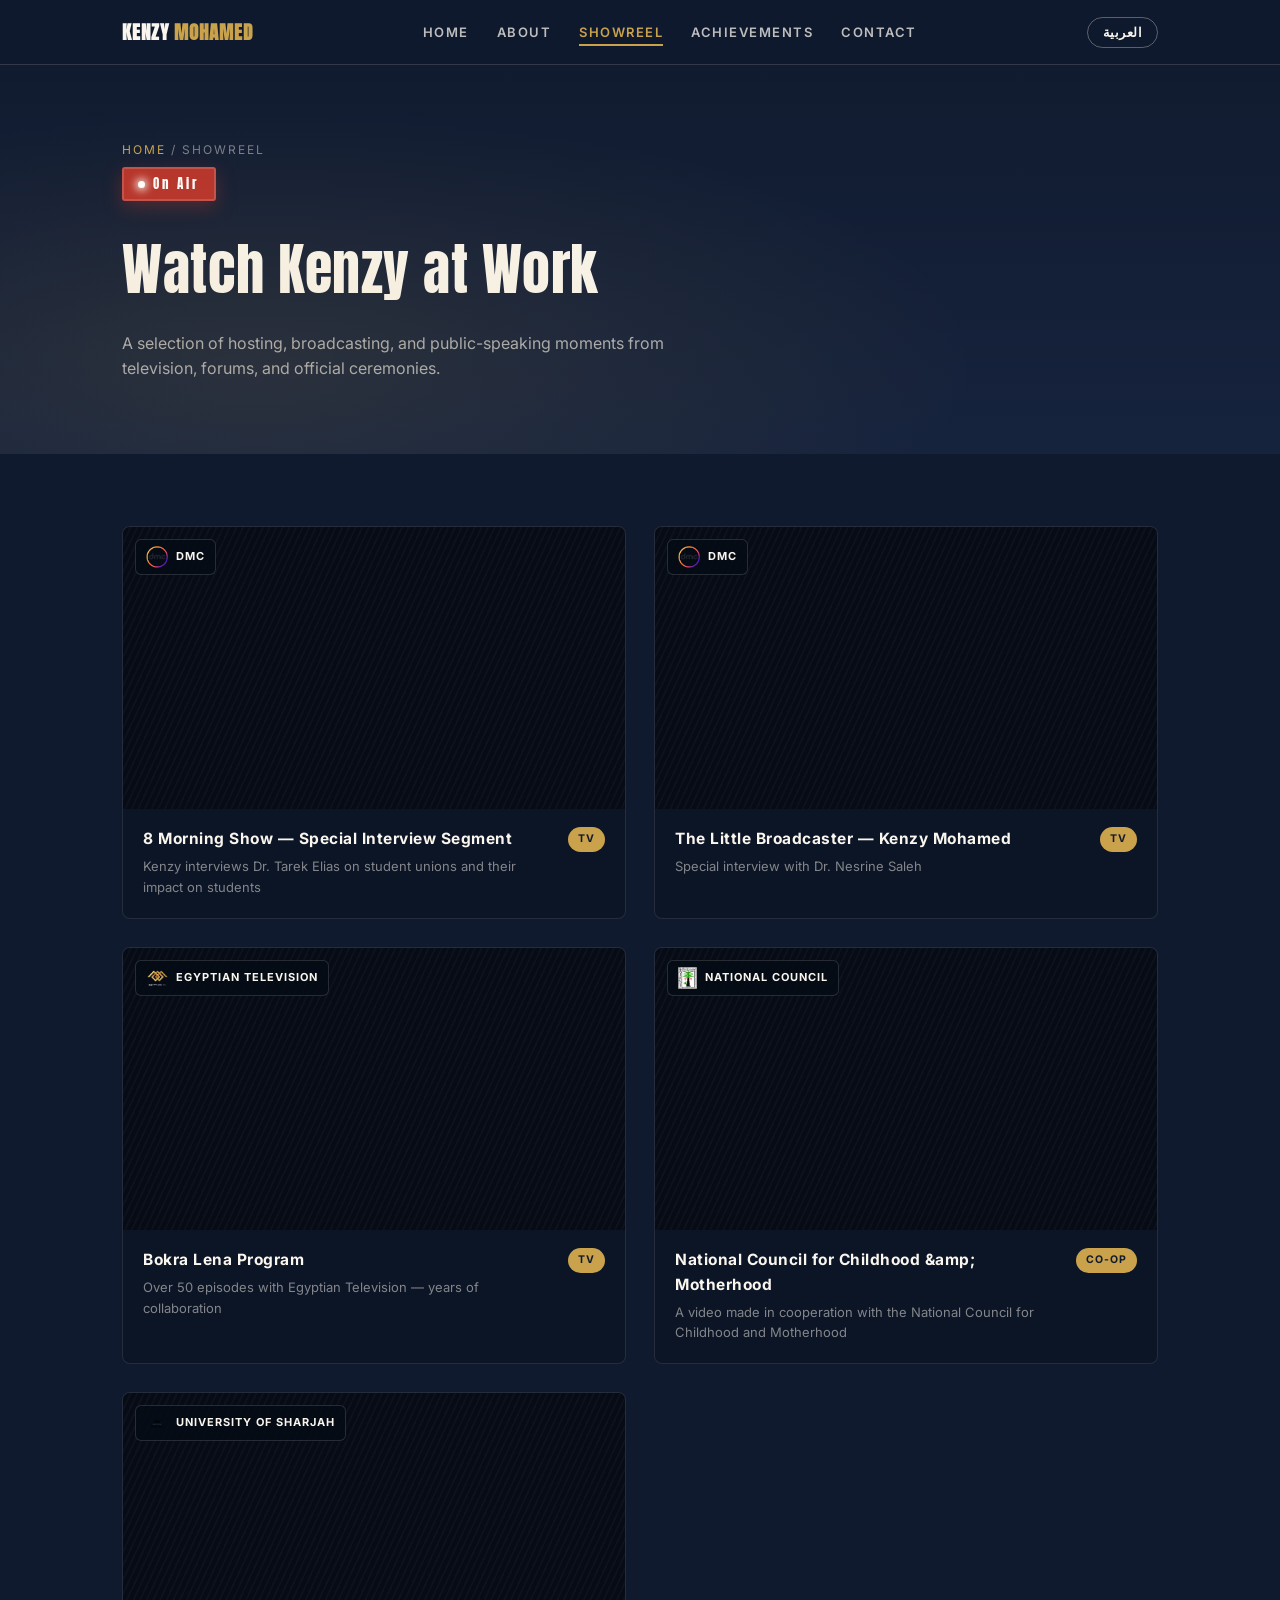
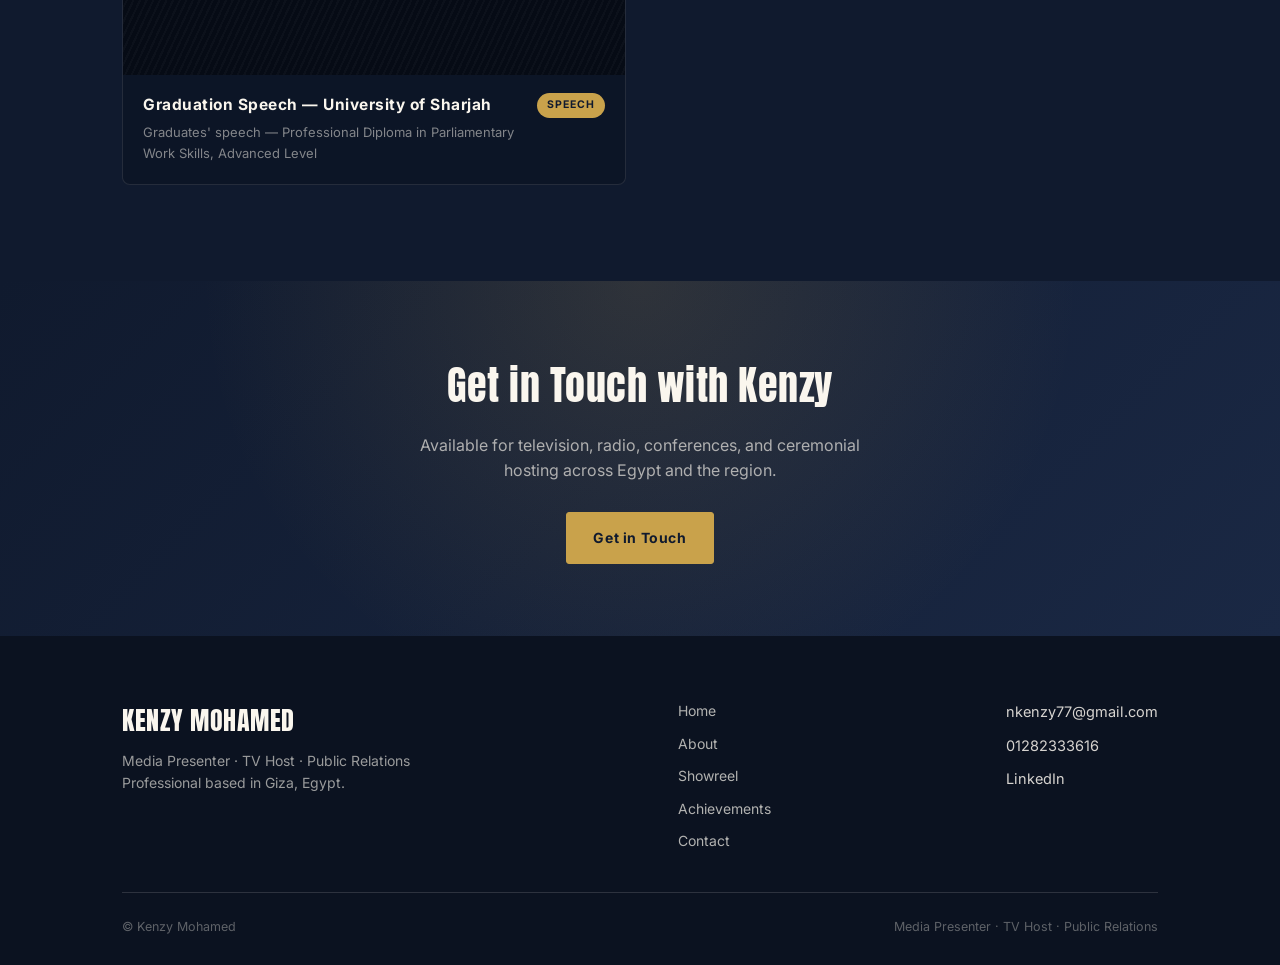
==== showreel.html @ 552346b2 "Add files via upload" ====
﻿<!DOCTYPE html>
<html lang="en">
<head>
<meta charset="UTF-8">
<meta name="viewport" content="width=device-width, initial-scale=1.0">
<title data-i18n="showreel.metaTitle">Showreel — Kenzy Mohamed</title>
<meta name="description" content="Watch Kenzy Mohamed in action — TV hosting, forum sessions, and ceremonial coverage." data-i18n-content="showreel.metaDesc">
<link rel="preconnect" href="https://fonts.googleapis.com">
<link href="https://fonts.googleapis.com/css2?family=Alexandria:wght@400;500;600;700;800;900&family=Anton&family=Inter:wght@400;500;600;700;800&family=Zilla+Slab:ital@0;1&family=Cairo:wght@400;600;700;800&family=Tajawal:wght@400;500;700;900&display=swap" rel="stylesheet">
<link rel="stylesheet" href="css/style.css">
</head>
<body data-page="showreel">

<div class="preloader" aria-hidden="true">
  <div class="preloader-logo" data-i18n-html="common.logo">KENZY <span>MOHAMED</span></div>
  <div class="preloader-bar"><span></span></div>
</div>

<nav class="nav">
  <div class="wrap">
    <a href="index.html" class="nav-logo" data-i18n-html="common.logo">KENZY <span>MOHAMED</span></a>
    <div class="nav-links" id="navLinks">
      <a href="index.html" data-i18n="nav.home">Home</a>
      <a href="about.html" data-i18n="nav.about">About</a>
      <a href="showreel.html" data-i18n="nav.showreel">Showreel</a>
      <a href="achievements.html" data-i18n="nav.achievements">Achievements</a>
      <a href="contact.html" data-i18n="nav.contact">Contact</a>
    </div>
    <div class="nav-controls">
      <button class="lang-toggle" id="langToggle" type="button" aria-label="Switch language">العربية</button>
      <button class="nav-toggle" id="navToggle" aria-label="Toggle menu">☰</button>
    </div>
  </div>
</nav>

<header class="page-hero">
  <div class="wrap">
    <div class="breadcrumb reveal reveal-up"><a href="index.html" data-i18n="nav.home">Home</a> / <span data-i18n="showreel.breadcrumb">Showreel</span></div>
    <span class="onair reveal reveal-up" data-delay="50" style="margin-bottom:12px;" data-i18n="common.onair">On Air</span>
    <h1 class="reveal reveal-up" data-delay="100" data-i18n="showreel.heroH1">Watch Kenzy in Action</h1>
    <p class="reveal reveal-up" data-delay="180" data-i18n="showreel.heroP">A selection of hosting, broadcasting, and public-speaking moments from television, forums, and official ceremonies.</p>
  </div>
</header>

<section class="dark" style="padding-top:72px;">
  <div class="wrap">
    <div class="video-grid">

      <div class="video-card reveal reveal-up" data-delay="0">
        <div class="video-frame">
          <div class="video-channel">
            <img src="assets/logos/dmc.png" alt="DMC" onerror="this.style.display='none'">
            <span>DMC</span>
          </div>
          <iframe src="https://www.youtube.com/embed/a9ezrN0AweE?start=3131&amp;end=4227" title="8 Morning Show — Kenzy Hosts a Special Interview" loading="lazy" allowfullscreen></iframe>
        </div>
        <div class="video-meta">
          <div><h3 data-i18n="video.v1t">8 Morning Show — Special Interview Segment</h3><p data-i18n="video.v1d">Kenzy interviews Dr. Tarek Elias on student unions and their impact on students</p></div>
          <span class="video-tag" data-i18n="video.v1g">TV</span>
        </div>
      </div>

      <div class="video-card reveal reveal-up" data-delay="200">
        <div class="video-frame">
          <div class="video-channel">
            <img src="assets/logos/dmc.png" alt="DMC" onerror="this.style.display='none'">
            <span>DMC</span>
          </div>
          <iframe src="https://www.youtube.com/embed/eiO5q1cohUQ" title="The Little Broadcaster — Kenzy Mohamed" loading="lazy" allowfullscreen></iframe>
        </div>
        <div class="video-meta">
          <div><h3 data-i18n="video.v2t">The Little Broadcaster — Kenzy Mohamed</h3><p data-i18n="video.v2d">Special interview with Dr. Nesrine Saleh — DMC</p></div>
          <span class="video-tag" data-i18n="video.v2g">TV</span>
        </div>
      </div>

      <div class="video-card reveal reveal-up" data-delay="300">
        <div class="video-frame">
          <div class="video-channel">
            <img src="assets/logos/التلفيزيون المصري.webp" alt="Egyptian Television" onerror="this.style.display='none'">
            <span data-i18n="video.v4ch">Egyptian Television</span>
          </div>
          <iframe src="https://www.youtube.com/embed/0RQ9aA21-9s" title="Bokra Lena Program" loading="lazy" allowfullscreen></iframe>
        </div>
        <div class="video-meta">
          <div><h3 data-i18n="video.v4t">Bokra Lena Program</h3><p data-i18n="video.v4d">Over 50 episodes with Egyptian Television — years of collaboration</p></div>
          <span class="video-tag" data-i18n="video.v4g">TV</span>
        </div>
      </div>

      <div class="video-card reveal reveal-up" data-delay="0">
        <div class="video-frame">
          <div class="video-channel">
            <img src="assets/logos/المجلس القومي للمراة.png" alt="National Council for Childhood &amp; Motherhood" onerror="this.style.display='none'">
            <span data-i18n="video.v5ch">National Council</span>
          </div>
          <iframe src="https://www.youtube.com/embed/KfqIBdkQGtI" title="National Council for Childhood and Motherhood" loading="lazy" allowfullscreen></iframe>
        </div>
        <div class="video-meta">
          <div><h3 data-i18n="video.v5t">National Council for Childhood &amp; Motherhood</h3><p data-i18n="video.v5d">A video made in cooperation with the National Council</p></div>
          <span class="video-tag" data-i18n="video.v5g">Co-op</span>
        </div>
      </div>

      <div class="video-card reveal reveal-up" data-delay="100">
        <div class="video-frame">
          <div class="video-channel">
            <img src="assets/logos/جامعة الشارقة.webp" alt="University of Sharjah" onerror="this.style.display='none'">
            <span data-i18n="video.v6ch">University of Sharjah</span>
          </div>
          <iframe src="https://www.youtube.com/embed/OLZQ6YrqJqE" title="Graduation Speech — University of Sharjah" loading="lazy" allowfullscreen></iframe>
        </div>
        <div class="video-meta">
          <div><h3 data-i18n="video.v6t">Graduation Speech — University of Sharjah</h3><p data-i18n="video.v6d">Graduates' speech, Professional Diploma in Parliamentary Work Skills — Advanced Level</p></div>
          <span class="video-tag" data-i18n="video.v6g">Speech</span>
        </div>
      </div>

    </div>
  </div>
</section>

<section class="cta-band">
  <div class="wrap reveal reveal-scale">
    <h2 data-i18n="showreel.ctaHeading">Interested in booking Kenzy?</h2>
    <p data-i18n="showreel.ctaDesc">Available for television, radio, conferences, and ceremonial hosting across Egypt and the region.</p>
    <a href="contact.html" class="btn btn-solid" data-i18n="showreel.ctaButton">Get in Touch</a>
  </div>
</section>

<footer class="footer">
  <div class="wrap">
    <div class="footer-top">
      <div class="footer-brand">
        <h2 data-i18n="common.logoPlain">KENZY MOHAMED</h2>
        <p data-i18n="footer.tagline">Media Presenter · TV Host · Public Relations Professional based in Giza, Egypt.</p>
      </div>
      <div class="footer-links">
        <a href="index.html" data-i18n="nav.home">Home</a>
        <a href="about.html" data-i18n="nav.about">About</a>
        <a href="showreel.html" data-i18n="nav.showreel">Showreel</a>
        <a href="achievements.html" data-i18n="nav.achievements">Achievements</a>
        <a href="contact.html" data-i18n="nav.contact">Contact</a>
      </div>
      <div class="footer-contact">
        <a href="mailto:nkenzy77@gmail.com">nkenzy77@gmail.com</a>
        <a href="tel:+201282333616">01282333616</a>
        <a href="https://linkedin.com/in/kenzy-mohamed-aa17b4229" target="_blank" rel="noopener">LinkedIn</a>
      </div>
    </div>
    <div class="footer-bottom">
      <span data-i18n="footer.copy">© Kenzy Mohamed</span>
      <span data-i18n="footer.tagShort">Media Presenter · TV Host · Public Relations</span>
    </div>
  </div>
</footer>

<button class="back-top" aria-label="Back to top">↑</button>
<script src="js/main.js"></script>
<script src="js/i18n.js"></script>
</body>
</html>
---- css/style.css ----
:root{
  --navy:#101A2E;
  --navy-2:#16233D;
  --gold:#C9A24B;
  --cream:#FAF6EE;
  --charcoal:#22252B;
  --red:#B7332B;
  --line: rgba(250,246,238,0.14);
}
*{margin:0;padding:0;box-sizing:border-box;}
html{scroll-behavior:smooth;}
body{
  font-family:'Inter',sans-serif;
  background:var(--cream);
  color:var(--charcoal);
  line-height:1.6;
  overflow-x:hidden;
}
body.loaded{overflow-x:hidden;}
h1,h2,h3,.display{
  font-family:'Anton',sans-serif;
  font-weight:400;
  letter-spacing:0.5px;
}
a{color:inherit;text-decoration:none;}
.wrap{max-width:1100px;margin:0 auto;padding:0 32px;}
img{max-width:100%;display:block;}

/* Preloader */
.preloader{
  position:fixed;inset:0;z-index:9999;
  background:var(--navy);
  display:flex;align-items:center;justify-content:center;
  flex-direction:column;gap:20px;
  transition:opacity .5s ease, visibility .5s ease;
}
.preloader.hide{opacity:0;visibility:hidden;pointer-events:none;}
.preloader-logo{
  font-family:'Anton',sans-serif;
  font-size:28px;color:var(--cream);letter-spacing:2px;
  font-weight:700;
}
.preloader-logo span{color:var(--gold);}
.preloader-bar{
  width:120px;height:3px;background:rgba(250,246,238,0.15);
  border-radius:2px;overflow:hidden;
}
.preloader-bar span{
  display:block;height:100%;width:0;
  background:var(--gold);
  animation:loadBar 1.2s ease-in-out infinite;
}
@keyframes loadBar{
  0%{width:0;margin-left:0;}
  50%{width:100%;margin-left:0;}
  100%{width:0;margin-left:100%;}
}

/* On-Air badge */
.onair{
  display:inline-flex;align-items:center;gap:8px;
  background:var(--red);color:#fff;
  font-family:'Anton',sans-serif;
  font-size:13px;letter-spacing:3px;
  padding:7px 16px 6px;border-radius:3px;
  box-shadow:0 0 0 2px rgba(255,255,255,0.15) inset, 0 6px 18px rgba(183,51,43,0.35);
}
.onair::before{
  content:"";width:7px;height:7px;border-radius:50%;
  background:#fff;box-shadow:0 0 8px 2px #fff;
  animation:blink 1.6s infinite ease-in-out;
}
@keyframes blink{0%,100%{opacity:1;}50%{opacity:.35;}}

/* NAV */
.nav{
  position:fixed;top:0;left:0;right:0;z-index:50;
  background:rgba(16,26,46,0.92);
  backdrop-filter:blur(6px);
  border-bottom:1px solid var(--line);
  transition:background .3s, box-shadow .3s, padding .3s;
}
.nav.scrolled{
  background:rgba(16,26,46,0.98);
  box-shadow:0 8px 32px rgba(0,0,0,0.25);
}
.nav .wrap{display:flex;align-items:center;justify-content:space-between;height:64px;}
.nav-logo{font-family:'Anton',sans-serif;color:var(--cream);font-size:19px;letter-spacing:1px;font-weight:700;}
.nav-logo span{color:var(--gold);}
.nav-links{display:flex;gap:28px;}
.nav-links a{
  color:rgba(250,246,238,0.75);
  font-size:13px;letter-spacing:1.5px;
  text-transform:uppercase;font-weight:600;
  transition:color .2s;
  position:relative;
}
.nav-links a::after{
  content:"";position:absolute;bottom:-4px;left:0;width:0;height:2px;
  background:var(--gold);transition:width .3s ease;
}
.nav-links a:hover,.nav-links a.active{color:var(--gold);}
.nav-links a.active::after,.nav-links a:hover::after{width:100%;}
.nav-toggle{display:none;background:none;border:none;color:var(--cream);font-size:24px;cursor:pointer;}
.nav-controls{display:flex;align-items:center;gap:14px;}
.lang-toggle{
  background:transparent;border:1px solid rgba(250,246,238,0.32);
  color:var(--cream);font-family:'Inter',sans-serif;font-size:12.5px;font-weight:700;
  letter-spacing:0.5px;padding:7px 15px;border-radius:20px;cursor:pointer;
  transition:border-color .2s,color .2s,background .2s,transform .2s;
}
.lang-toggle:hover{border-color:var(--gold);color:var(--gold);transform:translateY(-1px);}

@media (max-width:720px){
  .nav-links{
    position:absolute;top:64px;left:0;right:0;
    background:var(--navy);flex-direction:column;
    padding:18px 32px 28px;display:none;
    border-bottom:1px solid var(--line);
  }
  .nav-links.open{display:flex;}
  .nav-toggle{display:block;}
  .lang-toggle{font-size:11.5px;padding:6px 12px;}
}

/* HERO */
.hero{
  background:
    radial-gradient(ellipse at 75% 20%, rgba(201,162,75,0.16), transparent 55%),
    linear-gradient(180deg, var(--navy) 0%, var(--navy-2) 100%);
  color:var(--cream);
  padding:158px 0 96px;
  position:relative;overflow:hidden;
  min-height:92vh;
  display:flex;align-items:center;
}
.hero::after{
  content:"كنزي محمد";
  position:absolute;right:-10px;top:40%;
  transform:translateY(-50%);
  font-size:220px;font-family:'Alexandria','Cairo',sans-serif;
  font-weight:900;color:rgba(250,246,238,0.045);
  white-space:nowrap;pointer-events:none;line-height:1;
  transition:transform .1s linear;
}
.hero-grid{
  display:grid;grid-template-columns:1.35fr 0.85fr;
  gap:56px;align-items:center;
  position:relative;z-index:2;width:100%;
}
.eyebrow{
  display:block;font-size:13px;letter-spacing:4px;
  text-transform:uppercase;color:var(--gold);
  font-weight:700;margin-bottom:18px;
}
.hero h1{font-size:clamp(44px,7vw,84px);line-height:1.1;color:var(--cream);font-weight:800;}
.hero h1 em{font-style:normal;color:var(--gold);}
.hero-title{
  margin-top:18px;font-size:17px;font-weight:600;
  color:rgba(250,246,238,0.82);letter-spacing:0.4px;
}
.hero-title span{color:var(--gold);margin:0 8px;}
.hero-tagline{
  margin-top:22px;max-width:520px;
  font-size:16px;color:rgba(250,246,238,0.68);
}
.hero-cta{margin-top:36px;display:flex;gap:16px;flex-wrap:wrap;align-items:center;}
.btn{
  display:inline-flex;align-items:center;gap:8px;
  padding:14px 26px;font-size:14px;font-weight:700;
  letter-spacing:0.6px;border-radius:3px;
  border:1.5px solid var(--gold);
  transition:transform .2s, background .2s, color .2s, box-shadow .2s;
}
.btn-solid{background:var(--gold);color:var(--navy);}
.btn-solid:hover{transform:translateY(-2px);background:#dcb75d;box-shadow:0 8px 24px rgba(201,162,75,0.35);}
.btn-ghost{color:var(--cream);border-color:rgba(250,246,238,0.4);}
.btn-ghost:hover{border-color:var(--gold);color:var(--gold);transform:translateY(-2px);}
.btn-whatsapp{background:#25D366;color:#05400f;border-color:#25D366;}
.btn-whatsapp:hover{transform:translateY(-2px);background:#1fb457;color:#fff;box-shadow:0 8px 24px rgba(37,211,102,0.35);}

.hero-photo-wrap{position:relative;display:flex;justify-content:center;}
.hero-photo-ring{
  position:relative;width:280px;height:280px;
  border-radius:50%;padding:8px;
  background:conic-gradient(from 220deg, var(--gold), transparent 30%, transparent 70%, var(--gold));
  transition:transform .15s ease-out;
}
.hero-photo-ring img{
  width:100%;height:100%;border-radius:50%;
  object-fit:cover;border:5px solid var(--navy-2);
}
.hero-photo-tag{
  position:absolute;bottom:6px;left:50%;
  transform:translateX(-50%);
  background:var(--navy);border:1px solid var(--gold);
  color:var(--gold);font-size:11px;letter-spacing:2px;
  padding:5px 14px;border-radius:20px;
  white-space:nowrap;font-weight:700;
}

/* Page hero (inner pages) */
.page-hero{
  background:linear-gradient(180deg, var(--navy) 0%, var(--navy-2) 100%);
  color:var(--cream);padding:140px 0 72px;
  position:relative;overflow:hidden;
}
.page-hero::before{
  content:"";position:absolute;inset:0;
  background:radial-gradient(ellipse at 20% 80%, rgba(201,162,75,0.12), transparent 50%);
  pointer-events:none;
}
.page-hero h1{font-size:clamp(36px,5vw,56px);margin-top:12px;}
.page-hero p{max-width:560px;margin-top:16px;color:rgba(250,246,238,0.65);font-size:16px;}
.breadcrumb{
  font-size:12px;letter-spacing:2px;text-transform:uppercase;
  color:rgba(250,246,238,0.45);margin-bottom:8px;
}
.breadcrumb a{color:var(--gold);transition:opacity .2s;}
.breadcrumb a:hover{opacity:.8;}

@media (max-width:860px){
  .hero-grid{grid-template-columns:1fr;text-align:center;}
  .hero-cta{justify-content:center;}
  .hero-tagline{margin-left:auto;margin-right:auto;}
  .hero-photo-wrap{order:-1;}
  .hero::after{display:none;}
  .hero{min-height:auto;padding-top:120px;}
}

section{padding:96px 0;}
.section-head{margin-bottom:48px;max-width:640px;}
.section-head .eyebrow{color:var(--red);}
.light .section-head .eyebrow{color:var(--red);}
.dark .section-head .eyebrow{color:var(--gold);}
.section-head h2{font-size:clamp(30px,4vw,44px);}
.section-head.center{text-align:center;margin-left:auto;margin-right:auto;}
.light{background:var(--cream);color:var(--charcoal);}
.dark{background:var(--navy);color:var(--cream);}

/* Stats */
.stats-row{
  display:grid;grid-template-columns:repeat(4,1fr);
  gap:24px;margin-top:-48px;position:relative;z-index:10;
}
.stat-card{
  background:#fff;border-radius:8px;padding:28px 24px;text-align:center;
  border:1px solid rgba(16,26,46,0.08);
  box-shadow:0 16px 40px rgba(16,26,46,0.08);
  transition:transform .3s, box-shadow .3s;
}
.stat-card:hover{transform:translateY(-4px);box-shadow:0 20px 48px rgba(16,26,46,0.12);}
.stat-card .num{
  font-family:'Alexandria','Cairo',sans-serif;font-size:42px;font-weight:800;
  color:var(--gold);line-height:1;margin-bottom:8px;
}
.stat-card .label{font-size:13px;color:#54585f;font-weight:600;letter-spacing:0.5px;}

@media (max-width:760px){.stats-row{grid-template-columns:repeat(2,1fr);margin-top:32px;}}

/* ABOUT */
.about-grid{display:grid;grid-template-columns:1.5fr 1fr;gap:64px;}
.about-grid p{font-size:16.5px;color:#3a3d42;margin-bottom:16px;}
.fact-card{
  background:#fff;border:1px solid rgba(16,26,46,0.08);
  border-left:4px solid var(--gold);border-radius:6px;
  padding:26px 24px;box-shadow:0 10px 30px rgba(16,26,46,0.05);
}
.fact-row{
  display:flex;gap:14px;padding:11px 0;
  border-bottom:1px solid rgba(16,26,46,0.08);font-size:14.5px;
}
.fact-row:last-child{border-bottom:none;}
.fact-row .k{
  width:96px;flex-shrink:0;color:var(--red);
  font-weight:700;font-size:11px;letter-spacing:1.5px;
  text-transform:uppercase;padding-top:2px;
}
.fact-row a:hover{color:var(--gold);}

@media (max-width:760px){.about-grid{grid-template-columns:1fr;}}

/* VIDEOS */
.video-grid{display:grid;grid-template-columns:repeat(2,1fr);gap:28px;}
@media (max-width:760px){.video-grid{grid-template-columns:1fr;}}
.video-card{
  background:#0C1526;border:1px solid rgba(250,246,238,0.1);
  border-radius:8px;overflow:hidden;
  transition:transform .3s, box-shadow .3s;
}
.video-card:hover{transform:translateY(-4px);box-shadow:0 16px 40px rgba(0,0,0,0.3);}
.video-frame{
  position:relative;aspect-ratio:16/9;
  background:repeating-linear-gradient(115deg, rgba(255,255,255,0.025) 0 2px, transparent 2px 6px), #060B15;
  display:flex;align-items:center;justify-content:center;
  cursor:pointer;
}
.video-frame iframe,.video-frame video{width:100%;height:100%;border:0;display:block;}
.video-channel{
  position:absolute;top:12px;left:12px;z-index:2;
  display:flex;align-items:center;gap:8px;
  background:rgba(6,11,21,0.82);
  border:1px solid rgba(250,246,238,0.14);
  border-radius:6px;padding:6px 10px;
  pointer-events:none;
}
.video-channel img{height:22px;width:auto;display:block;}
.video-channel span{font-size:11px;letter-spacing:1px;font-weight:700;text-transform:uppercase;color:var(--cream);}
html[dir="rtl"] .video-channel{left:auto;right:12px;}
.video-placeholder{text-align:center;color:rgba(250,246,238,0.55);padding:20px;}
.video-placeholder .play{
  width:56px;height:56px;border-radius:50%;
  border:2px solid var(--gold);
  display:flex;align-items:center;justify-content:center;
  margin:0 auto 14px;color:var(--gold);font-size:20px;
  transition:transform .3s, background .3s;
}
.video-card:hover .play{transform:scale(1.1);background:rgba(201,162,75,0.15);}
.video-placeholder .ph-label{font-size:12.5px;letter-spacing:1px;color:rgba(250,246,238,0.4);}
.video-meta{padding:18px 20px 20px;display:flex;justify-content:space-between;align-items:flex-start;gap:12px;}
.video-meta h3{font-family:'Inter',sans-serif;font-weight:700;font-size:15.5px;color:var(--cream);margin-bottom:4px;}
.video-meta p{font-size:13px;color:rgba(250,246,238,0.5);}
.video-tag{
  flex-shrink:0;font-size:10.5px;letter-spacing:1px;
  text-transform:uppercase;color:var(--navy);background:var(--gold);
  padding:4px 10px;border-radius:20px;font-weight:700;white-space:nowrap;
}

/* ACHIEVEMENTS */
.highlight-grid{display:grid;grid-template-columns:repeat(auto-fit, minmax(230px,1fr));gap:22px;}
.highlight-card{
  background:#fff;border-radius:8px;padding:28px 24px;
  border:1px solid rgba(16,26,46,0.08);
  box-shadow:0 10px 30px rgba(16,26,46,0.05);
  transition:transform .3s, border-color .3s;
}
.highlight-card:hover{transform:translateY(-4px);border-color:var(--gold);}
.highlight-card .num{
  font-family:'Anton',sans-serif;font-size:34px;
  -webkit-text-stroke:1px var(--navy);color:transparent;
  margin-bottom:10px;display:block;
}
.highlight-card h3{font-family:'Inter',sans-serif;font-weight:700;font-size:16px;margin-bottom:8px;color:var(--navy);}
.highlight-card p{font-size:14px;color:#54585f;}

/* Timeline */
.timeline{position:relative;padding-left:32px;}
.timeline::before{
  content:"";position:absolute;left:8px;top:0;bottom:0;width:2px;
  background:linear-gradient(180deg, var(--gold), rgba(201,162,75,0.2));
}
.timeline-item{position:relative;padding-bottom:40px;}
.timeline-item:last-child{padding-bottom:0;}
.timeline-item::before{
  content:"";position:absolute;left:-28px;top:6px;
  width:12px;height:12px;border-radius:50%;
  background:var(--gold);border:3px solid var(--navy);
  box-shadow:0 0 0 4px rgba(201,162,75,0.2);
}
.timeline-year{
  font-family:'Anton',sans-serif;font-size:14px;
  color:var(--gold);letter-spacing:2px;margin-bottom:6px;
}
.timeline-item h3{font-family:'Inter',sans-serif;font-weight:700;font-size:17px;color:var(--cream);margin-bottom:6px;}
.timeline-item p{font-size:14.5px;color:rgba(250,246,238,0.6);max-width:520px;}

/* SKILLS */
.skill-cols{display:grid;grid-template-columns:1fr 1fr;gap:48px;}
@media (max-width:700px){.skill-cols{grid-template-columns:1fr;}}
.skill-cols h3{
  font-family:'Inter',sans-serif;font-weight:700;
  font-size:12.5px;letter-spacing:2px;text-transform:uppercase;
  color:var(--gold);margin-bottom:18px;
}
.pill-group{display:flex;flex-wrap:wrap;gap:10px;}
.pill{
  border:1px solid rgba(250,246,238,0.22);
  padding:9px 16px;border-radius:24px;
  font-size:13.5px;color:rgba(250,246,238,0.88);
  transition:background .2s, border-color .2s, transform .2s;
}
.pill:hover{background:rgba(201,162,75,0.12);border-color:var(--gold);transform:translateY(-2px);}

.skill-bar-wrap{margin-bottom:20px;}
.skill-bar-wrap .label{display:flex;justify-content:space-between;font-size:13.5px;margin-bottom:8px;color:rgba(250,246,238,0.85);}
.skill-bar{height:6px;background:rgba(250,246,238,0.1);border-radius:3px;overflow:hidden;}
.skill-bar span{
  display:block;height:100%;width:0;
  background:linear-gradient(90deg, var(--gold), #dcb75d);
  border-radius:3px;transition:width 1.2s cubic-bezier(0.22,1,0.36,1);
}

/* CTA band */
.cta-band{
  background:linear-gradient(135deg, var(--navy) 0%, #1a2844 100%);
  color:var(--cream);padding:72px 0;text-align:center;
  position:relative;overflow:hidden;
}
.cta-band::before{
  content:"";position:absolute;inset:0;
  background:radial-gradient(circle at 50% 0%, rgba(201,162,75,0.15), transparent 60%);
}
.cta-band .wrap{position:relative;z-index:1;}
.cta-band h2{font-size:clamp(28px,4vw,40px);margin-bottom:16px;}
.cta-band p{color:rgba(250,246,238,0.65);margin-bottom:28px;max-width:480px;margin-left:auto;margin-right:auto;}

/* Contact */
.contact-grid{display:grid;grid-template-columns:1fr 1.2fr;gap:56px;align-items:start;}
.contact-info h3{font-family:'Inter',sans-serif;font-weight:700;font-size:18px;color:var(--navy);margin-bottom:20px;}
.contact-item{display:flex;gap:16px;margin-bottom:24px;align-items:flex-start;}
.contact-icon{
  width:44px;height:44px;border-radius:8px;
  background:var(--navy);color:var(--gold);
  display:flex;align-items:center;justify-content:center;
  font-size:18px;flex-shrink:0;
}
.contact-item h4{font-family:'Inter',sans-serif;font-weight:700;font-size:14px;color:var(--navy);margin-bottom:4px;}
.contact-item p,.contact-item a{font-size:14.5px;color:#54585f;}
.contact-item a:hover{color:var(--gold);}

.contact-form{
  background:#fff;border-radius:8px;padding:36px 32px;
  border:1px solid rgba(16,26,46,0.08);
  box-shadow:0 16px 40px rgba(16,26,46,0.06);
}
.contact-form h3{font-family:'Inter',sans-serif;font-weight:700;font-size:20px;color:var(--navy);margin-bottom:24px;}
.form-group{margin-bottom:20px;}
.form-group label{display:block;font-size:12px;font-weight:700;letter-spacing:1px;text-transform:uppercase;color:var(--red);margin-bottom:8px;}
.form-group input,.form-group textarea,.form-group select{
  width:100%;padding:14px 16px;
  border:1px solid rgba(16,26,46,0.12);border-radius:4px;
  font-family:'Inter',sans-serif;font-size:15px;
  background:var(--cream);transition:border-color .2s, box-shadow .2s;
}
.form-group input:focus,.form-group textarea:focus,.form-group select:focus{
  outline:none;border-color:var(--gold);box-shadow:0 0 0 3px rgba(201,162,75,0.15);
}
.form-group textarea{min-height:140px;resize:vertical;}
.form-row{display:grid;grid-template-columns:1fr 1fr;gap:16px;}
.form-success{
  display:none;padding:14px 18px;background:rgba(201,162,75,0.15);
  border:1px solid var(--gold);border-radius:4px;
  color:var(--navy);font-size:14px;margin-bottom:16px;
}
.form-success.show{display:block;}

@media (max-width:760px){
  .contact-grid{grid-template-columns:1fr;}
  .form-row{grid-template-columns:1fr;}
}

/* FOOTER */
.footer{background:#0B1220;color:rgba(250,246,238,0.6);padding:64px 0 28px;}
.footer-top{display:flex;justify-content:space-between;align-items:flex-start;flex-wrap:wrap;gap:32px;padding-bottom:40px;border-bottom:1px solid var(--line);}
.footer-brand h2{color:var(--cream);font-size:26px;margin-bottom:8px;}
.footer-brand p{max-width:320px;font-size:14px;}
.footer-links{display:flex;flex-direction:column;gap:10px;}
.footer-links a{font-size:14px;color:rgba(250,246,238,0.7);transition:color .2s;}
.footer-links a:hover{color:var(--gold);}
.footer-contact{display:flex;flex-direction:column;gap:10px;}
.footer-contact a{font-size:14.5px;color:rgba(250,246,238,0.85);}
.footer-contact a:hover{color:var(--gold);}
.footer-bottom{padding-top:24px;font-size:12.5px;display:flex;justify-content:space-between;flex-wrap:wrap;gap:10px;color:rgba(250,246,238,0.35);}

/* Back to top */
.back-top{
  position:fixed;bottom:28px;right:28px;z-index:40;
  width:44px;height:44px;border-radius:4px;
  background:var(--gold);color:var(--navy);border:none;
  font-size:18px;cursor:pointer;
  display:flex;align-items:center;justify-content:center;
  opacity:0;visibility:hidden;transform:translateY(12px);
  transition:opacity .3s, visibility .3s, transform .3s, background .2s;
  box-shadow:0 4px 16px rgba(201,162,75,0.4);
}
.back-top.show{opacity:1;visibility:visible;transform:translateY(0);}
.back-top:hover{background:#dcb75d;}

/* Scroll reveal animations */
.reveal{
  opacity:0;
  transition:opacity .7s cubic-bezier(0.22,1,0.36,1), transform .7s cubic-bezier(0.22,1,0.36,1);
}
.reveal-up{transform:translateY(36px);}
.reveal-down{transform:translateY(-36px);}
.reveal-left{transform:translateX(-40px);}
.reveal-right{transform:translateX(40px);}
.reveal-scale{transform:scale(0.92);}
.reveal.revealed{opacity:1;transform:none;}

/* Interactive tap animation (JS adds/releases .is-tapping) */
.tap-card{
  transition:transform .22s cubic-bezier(.34,1.56,.64,1), box-shadow .22s ease, border-color .22s ease;
  transform-origin:center;
  cursor:pointer;
  touch-action:manipulation;
}
.tap-card:active,.tap-card.is-tapping{transform:scale(.94);box-shadow:0 12px 34px rgba(16,26,46,0.14);}
.btn.is-tapping,.contact-icon.is-tapping{transform:scale(.92) !important;}
.onair.is-tapping{transform:scale(.9) !important;}
@keyframes popIn{0%{transform:scale(.9);}55%{transform:scale(1.06);}100%{transform:scale(1);}}
.pop-in{animation:popIn .45s cubic-bezier(.34,1.56,.64,1);}

/* Hero entrance (JS adds .hero-in) */
.hero-in .eyebrow,.hero-in h1,.hero-in .hero-title,.hero-in .hero-tagline,.hero-in .hero-cta,.hero-in .hero-photo-wrap{
  opacity:0;transform:translateY(24px);
  animation:heroIn .8s cubic-bezier(0.22,1,0.36,1) forwards;
}
.hero-in .eyebrow{animation-delay:.1s;}
.hero-in h1{animation-delay:.2s;}
.hero-in .hero-title{animation-delay:.35s;}
.hero-in .hero-tagline{animation-delay:.45s;}
.hero-in .hero-cta{animation-delay:.55s;}
.hero-in .hero-photo-wrap{animation-delay:.3s;}
@keyframes heroIn{to{opacity:1;transform:translateY(0);}}

.text-link{
  display:inline-flex;align-items:center;gap:8px;
  font-weight:700;font-size:14px;color:var(--red);
  letter-spacing:0.5px;margin-top:20px;
  transition:gap .2s, color .2s;
}
.text-link:hover{gap:12px;color:var(--gold);}
.dark .text-link{color:var(--gold);}
.dark .text-link:hover{color:#dcb75d;}

::selection{background:var(--gold);color:var(--navy);}
:focus-visible{outline:2px solid var(--gold);outline-offset:3px;}

@media (prefers-reduced-motion: reduce){
  *,.reveal,.hero-in *{animation:none !important;transition:none !important;}
  .reveal{opacity:1;transform:none;}
}

/* ============================================================
   RTL / Egyptian Arabic support
   ============================================================ */
html[dir="rtl"] body{
  font-family:'Tajawal','Inter',sans-serif;
}
html[dir="rtl"] h1,
html[dir="rtl"] h2,
html[dir="rtl"] h3,
html[dir="rtl"] .display,
html[dir="rtl"] .nav-logo,
html[dir="rtl"] .preloader-logo,
html[dir="rtl"] .onair,
html[dir="rtl"] .timeline-year,
html[dir="rtl"] .stat-card .num,
html[dir="rtl"] .highlight-card .num{
  font-family:'Alexandria','Cairo',Tajawal,sans-serif;
  letter-spacing:normal;
  font-weight:800;
}
html[dir="rtl"] .eyebrow,
html[dir="rtl"] .nav-links a,
html[dir="rtl"] .breadcrumb,
html[dir="rtl"] .video-tag,
html[dir="rtl"] .fact-row .k,
html[dir="rtl"] .skill-cols h3,
html[dir="rtl"] .form-group label,
html[dir="rtl"] .hero-title,
html[dir="rtl"] .hero-photo-tag,
html[dir="rtl"] .lang-toggle,
html[dir="rtl"] .onair{
  letter-spacing:normal;
}

/* Nav language toggle spacing already handled by flex gap; keep icon side sane */
html[dir="rtl"] .nav-toggle{transform:scaleX(-1);}

/* Fact card accent border flips to the reading-start side */
html[dir="rtl"] .fact-card{border-left:none;border-right:4px solid var(--gold);}

/* Nav underline grows from the correct side */
html[dir="rtl"] .nav-links a::after{left:auto;right:0;}

/* Timeline rail sits on the right in RTL */
html[dir="rtl"] .timeline{padding-left:0;padding-right:32px;}
html[dir="rtl"] .timeline::before{left:auto;right:8px;}
html[dir="rtl"] .timeline-item::before{left:auto;right:-28px;}

/* Decorative giant watermark name in the hero already reads in Arabic by design */

@media (max-width:720px){
  html[dir="rtl"] .nav-links{left:0;right:0;}
}

/* ── Mobile performance & smoothness ── */
@media (max-width:760px){
  section{padding:60px 0;}
  .section-head{margin-bottom:32px;}
  .hero{padding-top:104px;}
  .page-hero{padding-top:110px;}
  .stat-card{padding:20px 12px;}
  .stat-card .num{font-size:34px;}
  .video-grid{gap:18px;}
  .about-grid{gap:36px;}
  .nav .wrap{height:58px;}
  .hero-photo-ring{width:220px;height:220px;}

  /* cheaper shadows on phones = smoother scroll */
  .stat-card,.highlight-card,.video-card,.fact-card,.timeline-item{
    box-shadow:0 6px 18px rgba(16,26,46,0.08);
  }

  /* kill the 300ms tap delay & default highlight */
  .btn,.nav-links a,.lang-toggle,.nav-toggle,.video-frame,.pill,.contact-item,a{
    -webkit-tap-highlight-color:transparent;
    touch-action:manipulation;
  }
}

/* Cap animation complexity on low-end phones */
@media (max-width:760px) and (prefers-reduced-motion: no-preference){
  .hero-in .eyebrow,.hero-in h1,.hero-in .hero-title,.hero-in .hero-tagline,.hero-in .hero-cta,.hero-in .hero-photo-wrap{
    animation-duration:.45s;
  }
  .reveal{transition-duration:.4s;}
}
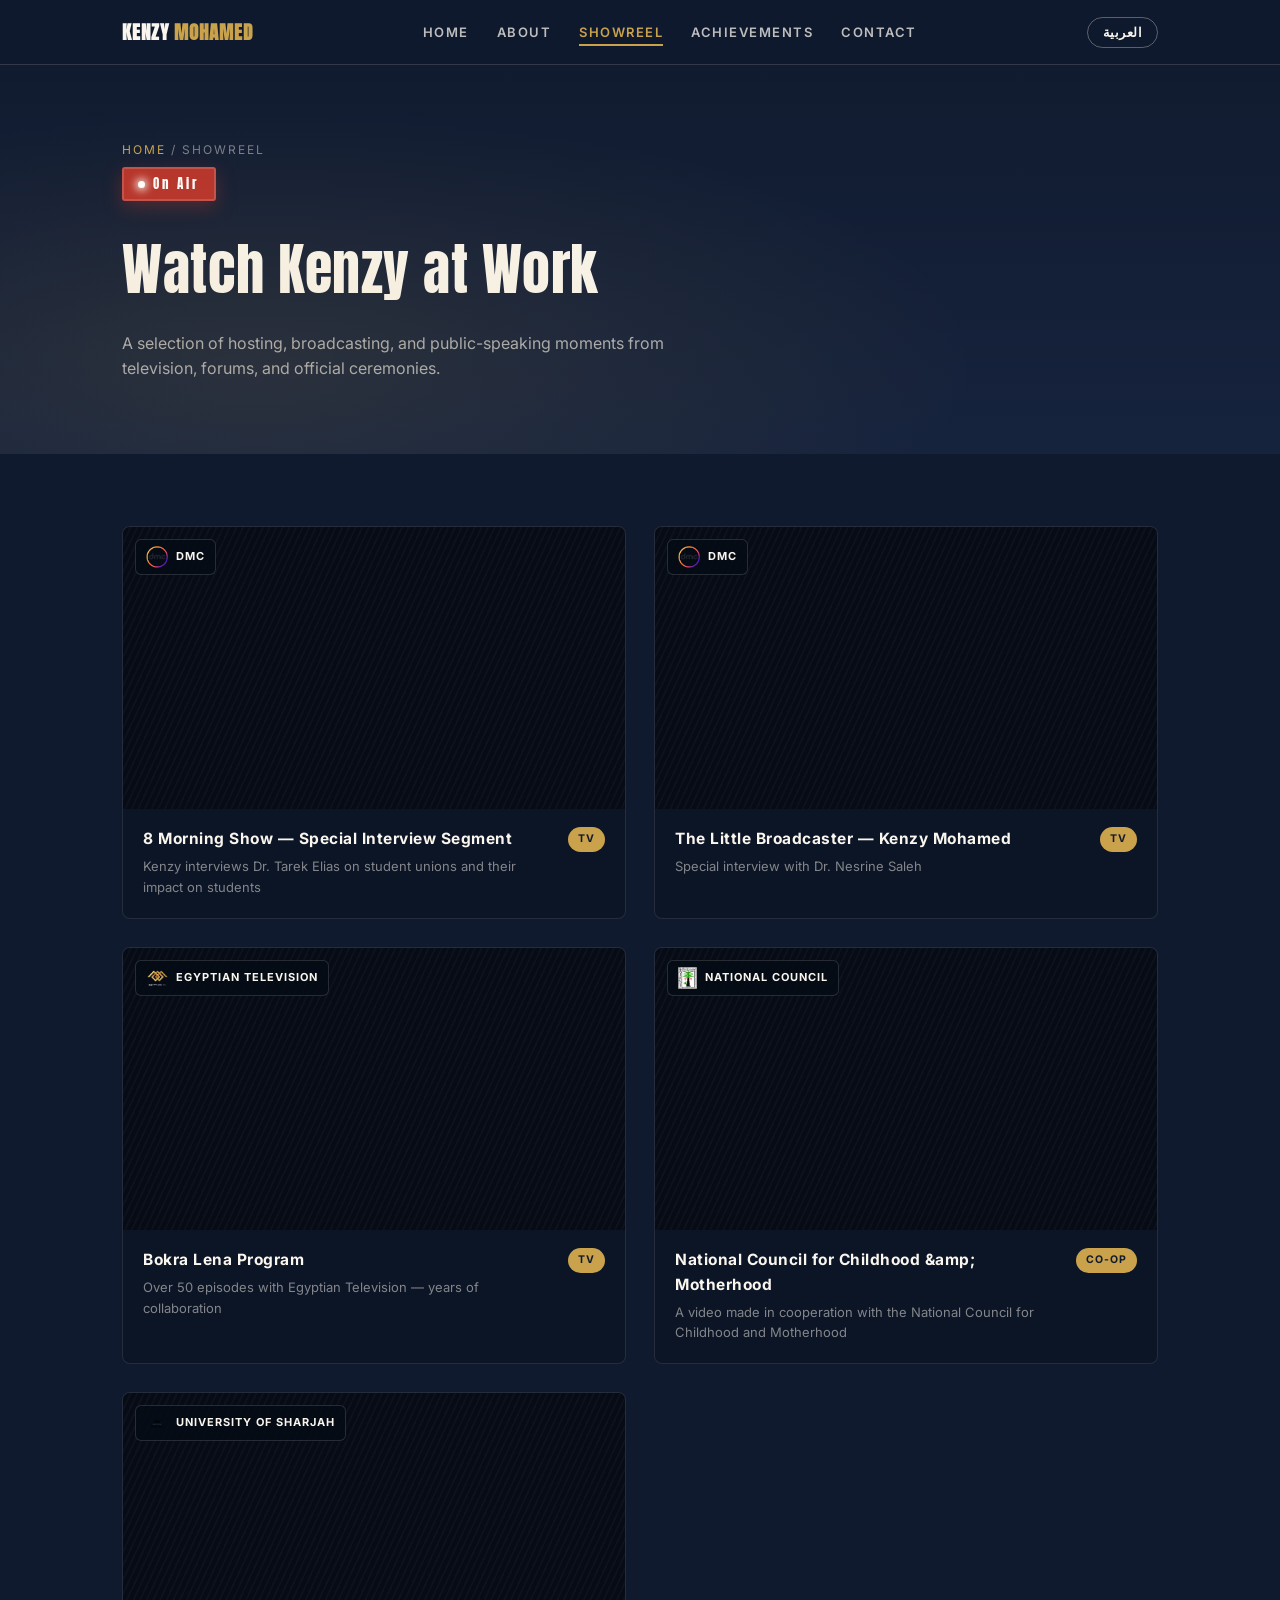
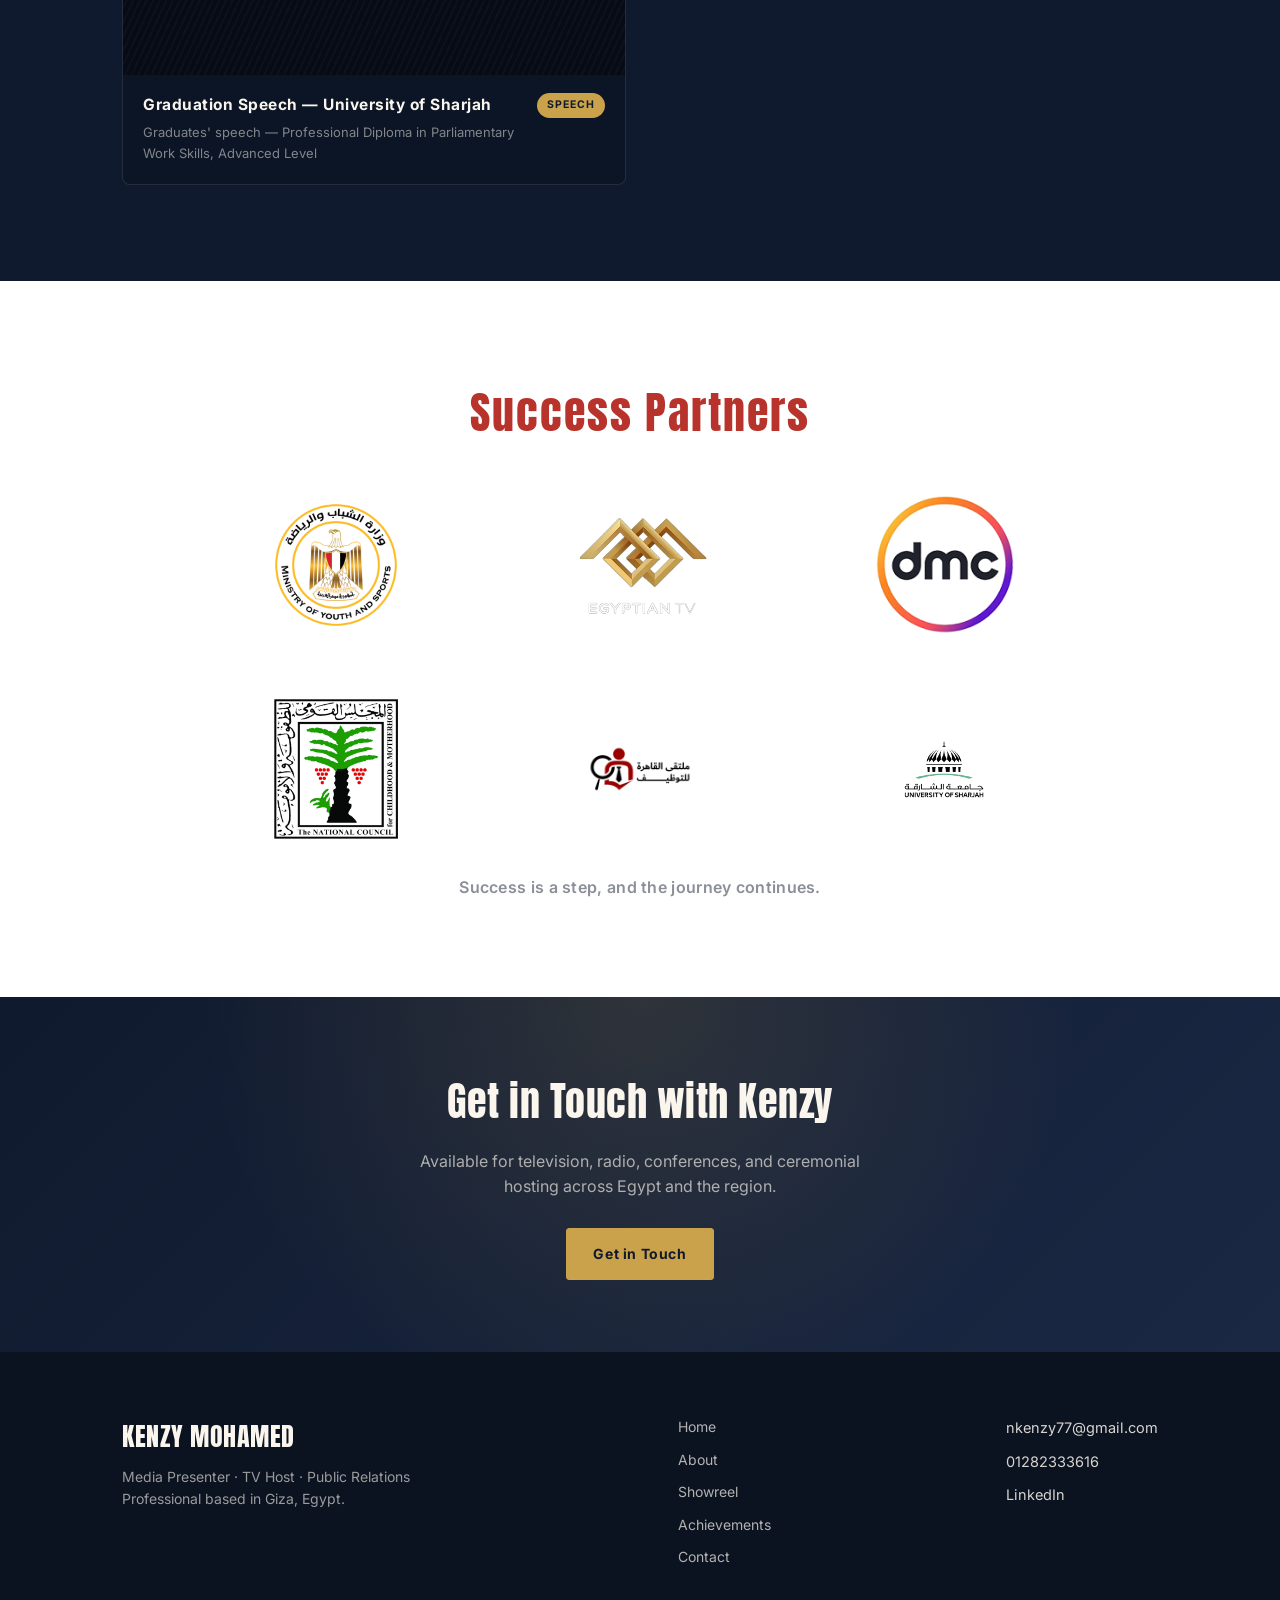
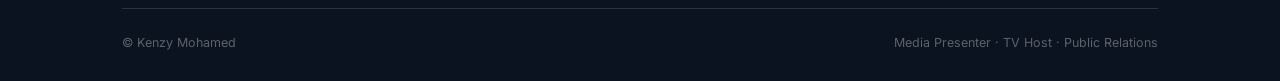
==== commit 2a43c701: "Add files via upload" ====
--- a/showreel.html
+++ b/showreel.html
@@ -120,6 +120,35 @@
   </div>
 </section>
 
+<section class="partners" style="background:#fff;">
+  <div class="wrap">
+    <div class="section-head center">
+      <h2 class="partners-title" data-i18n="showreel.partnersEyebrow">شركاء النجاح</h2>
+    </div>
+    <div class="partners-grid">
+      <div class="partner-logo">
+        <img src="assets/logos/وزارة الشباب والرياضة.png" alt="Ministry of Youth and Sports">
+      </div>
+      <div class="partner-logo">
+        <img src="assets/logos/التلفيزيون المصري.webp" alt="Egyptian Television">
+      </div>
+      <div class="partner-logo">
+        <img src="assets/logos/dmc.png" alt="DMC">
+      </div>
+      <div class="partner-logo">
+        <img src="assets/logos/المجلس القومي للمراة.png" alt="National Council for Childhood and Motherhood">
+      </div>
+      <div class="partner-logo">
+        <img src="assets/logos/ملتقى القاهرة للتوظيف.jpg" alt="Cairo Job Fair">
+      </div>
+      <div class="partner-logo">
+        <img src="assets/logos/جامعة الشارقة.webp" alt="University of Sharjah">
+      </div>
+    </div>
+    <p class="partners-more" data-i18n="showreel.partnersMore">النجاح خطوة، والطريق مستمر.</p>
+  </div>
+</section>
+
 <section class="cta-band">
   <div class="wrap reveal reveal-scale">
     <h2 data-i18n="showreel.ctaHeading">Interested in booking Kenzy?</h2>
--- a/css/style.css
+++ b/css/style.css
@@ -324,6 +324,40 @@
   flex-shrink:0;font-size:10.5px;letter-spacing:1px;
   text-transform:uppercase;color:var(--navy);background:var(--gold);
   padding:4px 10px;border-radius:20px;font-weight:700;white-space:nowrap;
+}
+
+/* PARTNERS / logos */
+.partners{padding:96px 0;}
+.partners .section-head{margin-right:auto;margin-left:auto;}
+.partners-title{
+  font-family:'Anton',sans-serif;
+  font-weight:400;
+  font-size:clamp(11px,1.4vw,14px);
+  color:var(--red);
+  letter-spacing:2px;
+  text-align:center;
+}
+.partners-grid{
+  display:flex;flex-wrap:wrap;align-items:center;justify-content:center;
+  gap:clamp(28px,5vw,64px);margin-top:16px;
+}
+.partner-logo{
+  flex:0 1 auto;
+  width:clamp(160px,22vw,240px);
+  height:clamp(96px,13vw,140px);
+  display:flex;align-items:center;justify-content:center;
+}
+.partner-logo img{
+  max-width:100%;max-height:100%;width:auto;height:auto;
+  object-fit:contain;
+}
+.partners-more{
+  margin-top:36px;text-align:center;
+  color:#8a8f98;font-weight:600;font-size:16px;letter-spacing:.3px;
+}
+@media (max-width:760px){
+  .partners-grid{gap:20px;}
+  .partner-logo{width:44%;}
 }
 
 /* ACHIEVEMENTS */
@@ -547,7 +581,9 @@
 html[dir="rtl"] .onair,
 html[dir="rtl"] .timeline-year,
 html[dir="rtl"] .stat-card .num,
-html[dir="rtl"] .highlight-card .num{
+html[dir="rtl"] .highlight-card .num,
+html[dir="rtl"] .partners-title,
+html[dir="rtl"] .partners .section-head h2{
   font-family:'Alexandria','Cairo',Tajawal,sans-serif;
   letter-spacing:normal;
   font-weight:800;
